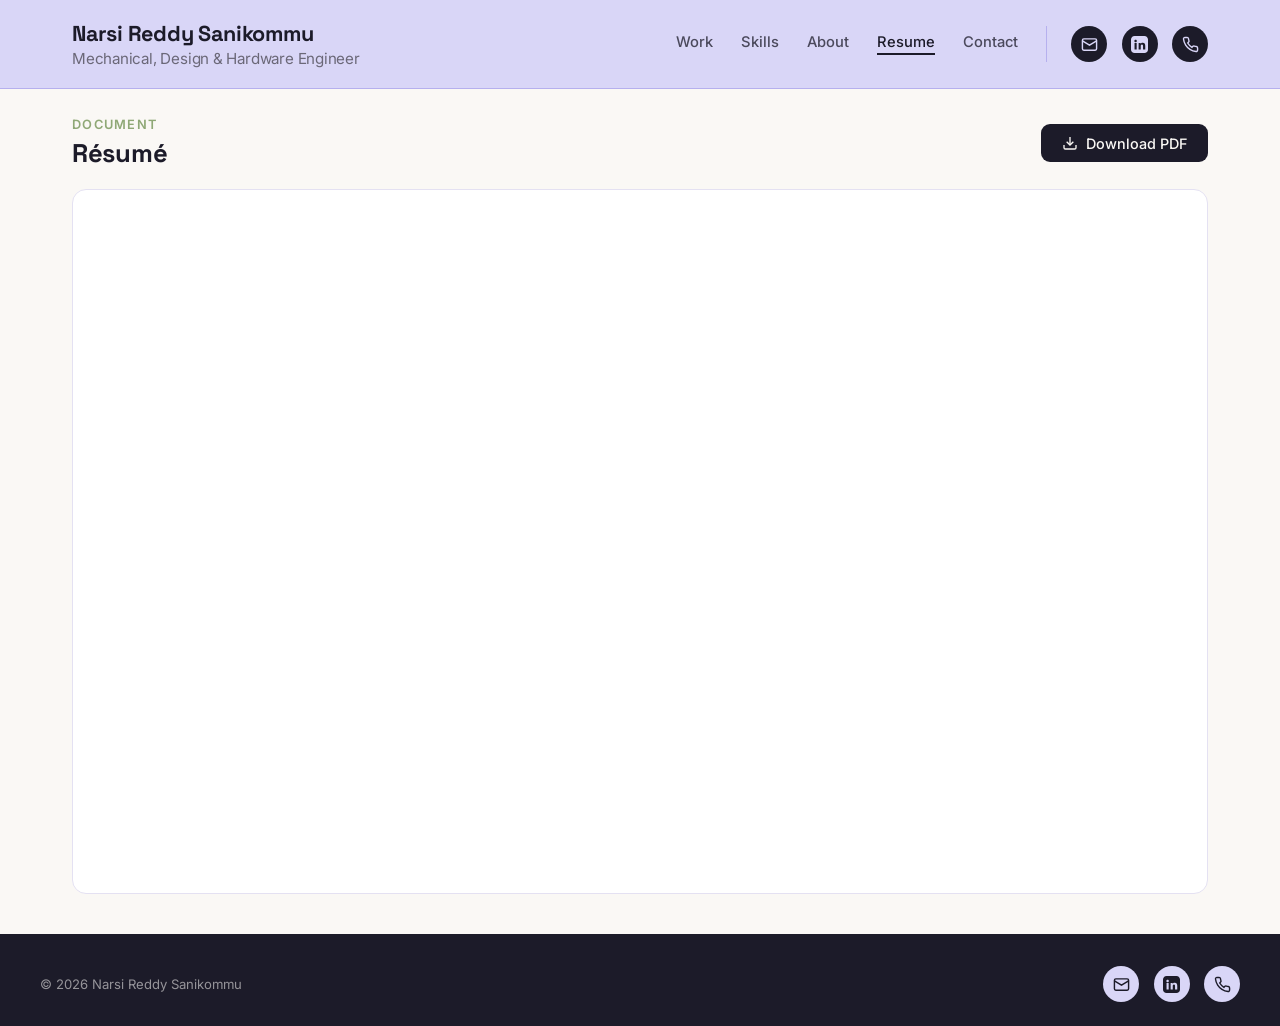
==== resume.html @ 66416d37 "resume page addition" ====
<!DOCTYPE html>
<html lang="en">
<head>
<meta charset="UTF-8">
<meta name="viewport" content="width=device-width, initial-scale=1.0">
<title>Resume — Narsi Reddy Sanikommu</title>
<link rel="preconnect" href="https://fonts.googleapis.com">
<link href="https://fonts.googleapis.com/css2?family=Space+Grotesk:wght@400;500;600;700&family=Inter:wght@400;500;600&display=swap" rel="stylesheet">
<style>
  :root{
    --ink:#1C1B29;
    --paper:#FAF8F5;
    --periwinkle:#D9D6F7;
    --periwinkle-deep:#B6B0EE;
    --sage:#8FA876;
    --gray:#6B6878;
    --line:#E4E1F2;
  }

  *{ margin:0; padding:0; box-sizing:border-box; }
  html, body{ height:100%; }
  body{ font-family:'Inter', sans-serif; background:var(--paper); color:var(--ink); display:flex; flex-direction:column; }
  a{ color:inherit; text-decoration:none; }

  /* ---------- HEADER ---------- */
  header{ position:sticky; top:0; z-index:50; background:var(--periwinkle); border-bottom:1px solid var(--periwinkle-deep); }
  .header-inner{ max-width:1200px; margin:0 auto; padding:1.25rem 2rem; display:flex; align-items:center; justify-content:space-between; }
  .brand{ font-family:'Space Grotesk', sans-serif; font-weight:700; font-size:1.35rem; letter-spacing:-0.01em; }
  .brand span{ color:var(--gray); font-weight:400; font-size:0.95rem; display:block; margin-top:0.15rem; font-family:'Inter', sans-serif; }
  nav{ display:flex; align-items:center; gap:1.75rem; }
  .nav-links{ display:flex; gap:1.75rem; font-size:0.92rem; font-weight:500; }
  .nav-links a{ opacity:0.75; transition:opacity 0.15s ease; }
  .nav-links a:hover{ opacity:1; }
  .nav-links a.active{ opacity:1; border-bottom:2px solid var(--ink); padding-bottom:2px; }
  .contact-icons{ display:flex; align-items:center; gap:0.9rem; padding-left:1.5rem; border-left:1px solid var(--periwinkle-deep); }
  .icon-btn{ position:relative; width:36px; height:36px; border-radius:50%; background:var(--ink); color:var(--periwinkle); display:flex; align-items:center; justify-content:center; transition:transform 0.15s ease, background 0.15s ease; }
  .icon-btn:hover{ transform:translateY(-2px); background:var(--sage); color:var(--ink); }
  .icon-btn svg{ width:17px; height:17px; }
  .icon-tooltip{ position:absolute; bottom:calc(100% + 10px); left:50%; transform:translateX(-50%) translateY(4px); background:var(--ink); color:var(--paper); font-family:'Inter', sans-serif; font-size:0.8rem; font-weight:500; white-space:nowrap; padding:0.4rem 0.7rem; border-radius:8px; pointer-events:none; opacity:0; transition:opacity 0.15s ease, transform 0.15s ease; z-index:10; }
  .icon-tooltip::after{ content:''; position:absolute; top:100%; left:50%; transform:translateX(-50%); border:5px solid transparent; border-top-color:var(--ink); }
  .icon-btn:hover .icon-tooltip{ opacity:1; transform:translateX(-50%) translateY(0); }

  /* ---------- PAGE BODY ---------- */
  .resume-wrap{ flex:1; display:flex; flex-direction:column; }

  .resume-toolbar{
    max-width:1200px;
    margin:0 auto;
    width:100%;
    padding:1.75rem 2rem 1.25rem;
    display:flex;
    align-items:center;
    justify-content:space-between;
    gap:1rem;
  }

  .resume-toolbar .eyebrow{
    font-size:0.8rem;
    font-weight:600;
    text-transform:uppercase;
    letter-spacing:0.1em;
    color:var(--sage);
    margin-bottom:0.3rem;
  }

  .resume-toolbar h1{
    font-family:'Space Grotesk', sans-serif;
    font-size:1.6rem;
    font-weight:700;
    letter-spacing:-0.01em;
  }

  .btn-download{
    display:inline-flex;
    align-items:center;
    gap:0.5rem;
    background:var(--ink);
    color:var(--paper);
    font-family:'Inter', sans-serif;
    font-size:0.9rem;
    font-weight:500;
    padding:0.65rem 1.3rem;
    border-radius:9px;
    transition:background 0.15s ease, transform 0.15s ease;
    white-space:nowrap;
    flex-shrink:0;
  }
  .btn-download:hover{ background:var(--sage); color:var(--ink); transform:translateY(-1px); }
  .btn-download svg{ width:16px; height:16px; }

  /* ---------- PDF VIEWER ---------- */
  .pdf-container{
    flex:1;
    max-width:1200px;
    width:100%;
    margin:0 auto;
    padding:0 2rem 2.5rem;
  }

  .pdf-frame-wrap{
    width:100%;
    height:calc(100vh - 195px);
    min-height:600px;
    border-radius:14px;
    overflow:hidden;
    border:1px solid var(--line);
    background:#fff;
    position:relative;
  }

  iframe.pdf-viewer{
    width:100%;
    height:100%;
    border:none;
    display:block;
  }

  /* Fallback — shown when PDF file isn't placed yet */
  .pdf-fallback{
    display:none;
    position:absolute;
    inset:0;
    flex-direction:column;
    align-items:center;
    justify-content:center;
    gap:1.25rem;
    background:linear-gradient(160deg, #eceaff 0%, var(--paper) 100%);
    text-align:center;
    padding:2rem;
  }

  .pdf-fallback svg{
    width:60px;
    height:60px;
    color:var(--periwinkle-deep);
    opacity:0.9;
  }

  .pdf-fallback h3{
    font-family:'Space Grotesk', sans-serif;
    font-size:1.25rem;
    font-weight:600;
  }

  .pdf-fallback p{
    font-size:0.95rem;
    color:var(--gray);
    max-width:38ch;
    line-height:1.6;
  }

  .pdf-fallback code{
    background:var(--periwinkle);
    color:var(--ink);
    padding:0.2rem 0.55rem;
    border-radius:5px;
    font-size:0.88rem;
    font-family:monospace;
  }

  /* ---------- FOOTER ---------- */
  footer{ background:var(--ink); color:var(--paper); padding:2rem 2rem 1.5rem; }
  .footer-inner{ max-width:1200px; margin:0 auto; display:flex; justify-content:space-between; align-items:center; flex-wrap:wrap; gap:1rem; }
  .footer-inner p{ font-size:0.82rem; color:rgba(250,248,245,0.55); }
  .footer-icons{ display:flex; gap:0.9rem; }
  .footer-icons .icon-btn{ background:var(--periwinkle); color:var(--ink); }
  .footer-icons .icon-btn:hover{ background:var(--sage); }

  @media (max-width: 880px){
    .nav-links{ display:none; }
    .resume-toolbar{ flex-direction:column; align-items:flex-start; }
    .pdf-frame-wrap{ height:70vh; }
  }
</style>
</head>
<body>

<header>
  <div class="header-inner">
    <div class="brand">
      Narsi Reddy Sanikommu
      <span>Mechanical, Design &amp; Hardware Engineer</span>
    </div>
    <nav>
      <div class="nav-links">
        <a href="index.html#project-1">Work</a>
        <a href="index.html#skills">Skills</a>
        <a href="index.html#about">About</a>
        <a href="resume.html" class="active">Resume</a>
        <a href="index.html#contact">Contact</a>
      </div>
      <div class="contact-icons">
        <a class="icon-btn" href="mailto:narsireddysanikommu@gmail.com" aria-label="Email">
          <svg viewBox="0 0 24 24" fill="none" stroke="currentColor" stroke-width="2"><rect x="2" y="4" width="20" height="16" rx="2"/><path d="M2 7l10 6 10-6"/></svg>
        </a>
        <a class="icon-btn" href="https://www.linkedin.com/in/narsi-reddy-sanikommu/" aria-label="LinkedIn">
          <svg viewBox="0 0 24 24" fill="currentColor"><path d="M19 0h-14c-2.76 0-5 2.24-5 5v14c0 2.76 2.24 5 5 5h14c2.76 0 5-2.24 5-5v-14c0-2.76-2.24-5-5-5zm-11 19h-3v-9h3v9zm-1.5-10.27c-.97 0-1.75-.79-1.75-1.76s.78-1.76 1.75-1.76 1.75.79 1.75 1.76-.78 1.76-1.75 1.76zm13.5 10.27h-3v-4.5c0-1.07-.02-2.45-1.5-2.45-1.5 0-1.73 1.17-1.73 2.37v4.58h-3v-9h2.88v1.23h.04c.4-.75 1.38-1.54 2.84-1.54 3.04 0 3.6 2 3.6 4.59v4.72z"/></svg>
        </a>
        <a class="icon-btn" href="tel:+19452203331" aria-label="Phone">
          <span class="icon-tooltip">(945) 220-3331</span>
          <svg viewBox="0 0 24 24" fill="none" stroke="currentColor" stroke-width="2"><path d="M22 16.92v3a2 2 0 01-2.18 2 19.79 19.79 0 01-8.63-3.07 19.5 19.5 0 01-6-6 19.79 19.79 0 01-3.07-8.67A2 2 0 014.11 2h3a2 2 0 012 1.72c.13.96.36 1.91.68 2.81a2 2 0 01-.45 2.11L8.09 9.91a16 16 0 006 6l1.27-1.27a2 2 0 012.11-.45c.9.32 1.85.55 2.81.68A2 2 0 0122 16.92z"/></svg>
        </a>
      </div>
    </nav>
  </div>
</header>

<div class="resume-wrap">
  <div class="resume-toolbar">
    <div>
      <div class="eyebrow">Document</div>
      <h1>Résumé</h1>
    </div>
    <a class="btn-download" href="Files/resume.pdf" download="Narsi_Reddy_Sanikommu_Resume.pdf">
      <svg viewBox="0 0 24 24" fill="none" stroke="currentColor" stroke-width="2">
        <path d="M21 15v4a2 2 0 01-2 2H5a2 2 0 01-2-2v-4"/>
        <polyline points="7 10 12 15 17 10"/>
        <line x1="12" y1="15" x2="12" y2="3"/>
      </svg>
      Download PDF
    </a>
  </div>

  <div class="pdf-container">
    <div class="pdf-frame-wrap" id="pdfWrap">

      <iframe
        class="pdf-viewer"
        id="pdfFrame"
        src="Files/resume.pdf"
        title="Narsi Reddy Sanikommu — Résumé"
      ></iframe>

      <!-- Shown when PDF file isn't placed yet -->
      <div class="pdf-fallback" id="pdfFallback">
        <svg viewBox="0 0 24 24" fill="none" stroke="currentColor" stroke-width="1.5">
          <path d="M14 2H6a2 2 0 00-2 2v16a2 2 0 002 2h12a2 2 0 002-2V8z"/>
          <polyline points="14 2 14 8 20 8"/>
          <line x1="12" y1="18" x2="12" y2="12"/>
          <line x1="9" y1="15" x2="15" y2="15"/>
        </svg>
        <h3>Resume not found</h3>
        <p>Place your resume PDF at <code>Files/resume.pdf</code> in the same folder as these HTML files, then reload.</p>
      </div>

    </div>
  </div>
</div>

<footer>
  <div class="footer-inner">
    <p>© 2026 Narsi Reddy Sanikommu</p>
    <div class="footer-icons">
      <a class="icon-btn" href="mailto:narsireddysanikommu@gmail.com" aria-label="Email">
        <svg viewBox="0 0 24 24" fill="none" stroke="currentColor" stroke-width="2"><rect x="2" y="4" width="20" height="16" rx="2"/><path d="M2 7l10 6 10-6"/></svg>
      </a>
      <a class="icon-btn" href="https://www.linkedin.com/in/narsi-reddy-sanikommu/" aria-label="LinkedIn">
        <svg viewBox="0 0 24 24" fill="currentColor"><path d="M19 0h-14c-2.76 0-5 2.24-5 5v14c0 2.76 2.24 5 5 5h14c2.76 0 5-2.24 5-5v-14c0-2.76-2.24-5-5-5zm-11 19h-3v-9h3v9zm-1.5-10.27c-.97 0-1.75-.79-1.75-1.76s.78-1.76 1.75-1.76 1.75.79 1.75 1.76-.78 1.76-1.75 1.76zm13.5 10.27h-3v-4.5c0-1.07-.02-2.45-1.5-2.45-1.5 0-1.73 1.17-1.73 2.37v4.58h-3v-9h2.88v1.23h.04c.4-.75 1.38-1.54 2.84-1.54 3.04 0 3.6 2 3.6 4.59v4.72z"/></svg>
      </a>
      <a class="icon-btn" href="tel:+19452203331" aria-label="Phone">
        <span class="icon-tooltip">(945) 220-3331</span>
        <svg viewBox="0 0 24 24" fill="none" stroke="currentColor" stroke-width="2"><path d="M22 16.92v3a2 2 0 01-2.18 2 19.79 19.79 0 01-8.63-3.07 19.5 19.5 0 01-6-6 19.79 19.79 0 01-3.07-8.67A2 2 0 014.11 2h3a2 2 0 012 1.72c.13.96.36 1.91.68 2.81a2 2 0 01-.45 2.11L8.09 9.91a16 16 0 006 6l1.27-1.27a2 2 0 012.11-.45c.9.32 1.85.55 2.81.68A2 2 0 0122 16.92z"/></svg>
      </a>
    </div>
  </div>
</footer>

<script>
  const frame    = document.getElementById('pdfFrame');
  const fallback = document.getElementById('pdfFallback');

  // Show fallback if iframe errors
  frame.addEventListener('error', showFallback);

  // Secondary check after 2s — some browsers don't fire error for 404 in iframes
  setTimeout(() => {
    try {
      const doc = frame.contentDocument || frame.contentWindow.document;
      if (doc && (doc.title.includes('404') || doc.body.innerHTML.trim() === '')) {
        showFallback();
      }
    } catch(e) {
      // Cross-origin or PDF rendering fine — ignore
    }
  }, 2000);

  function showFallback() {
    frame.style.display = 'none';
    fallback.style.display = 'flex';
  }
</script>

</body>
</html>
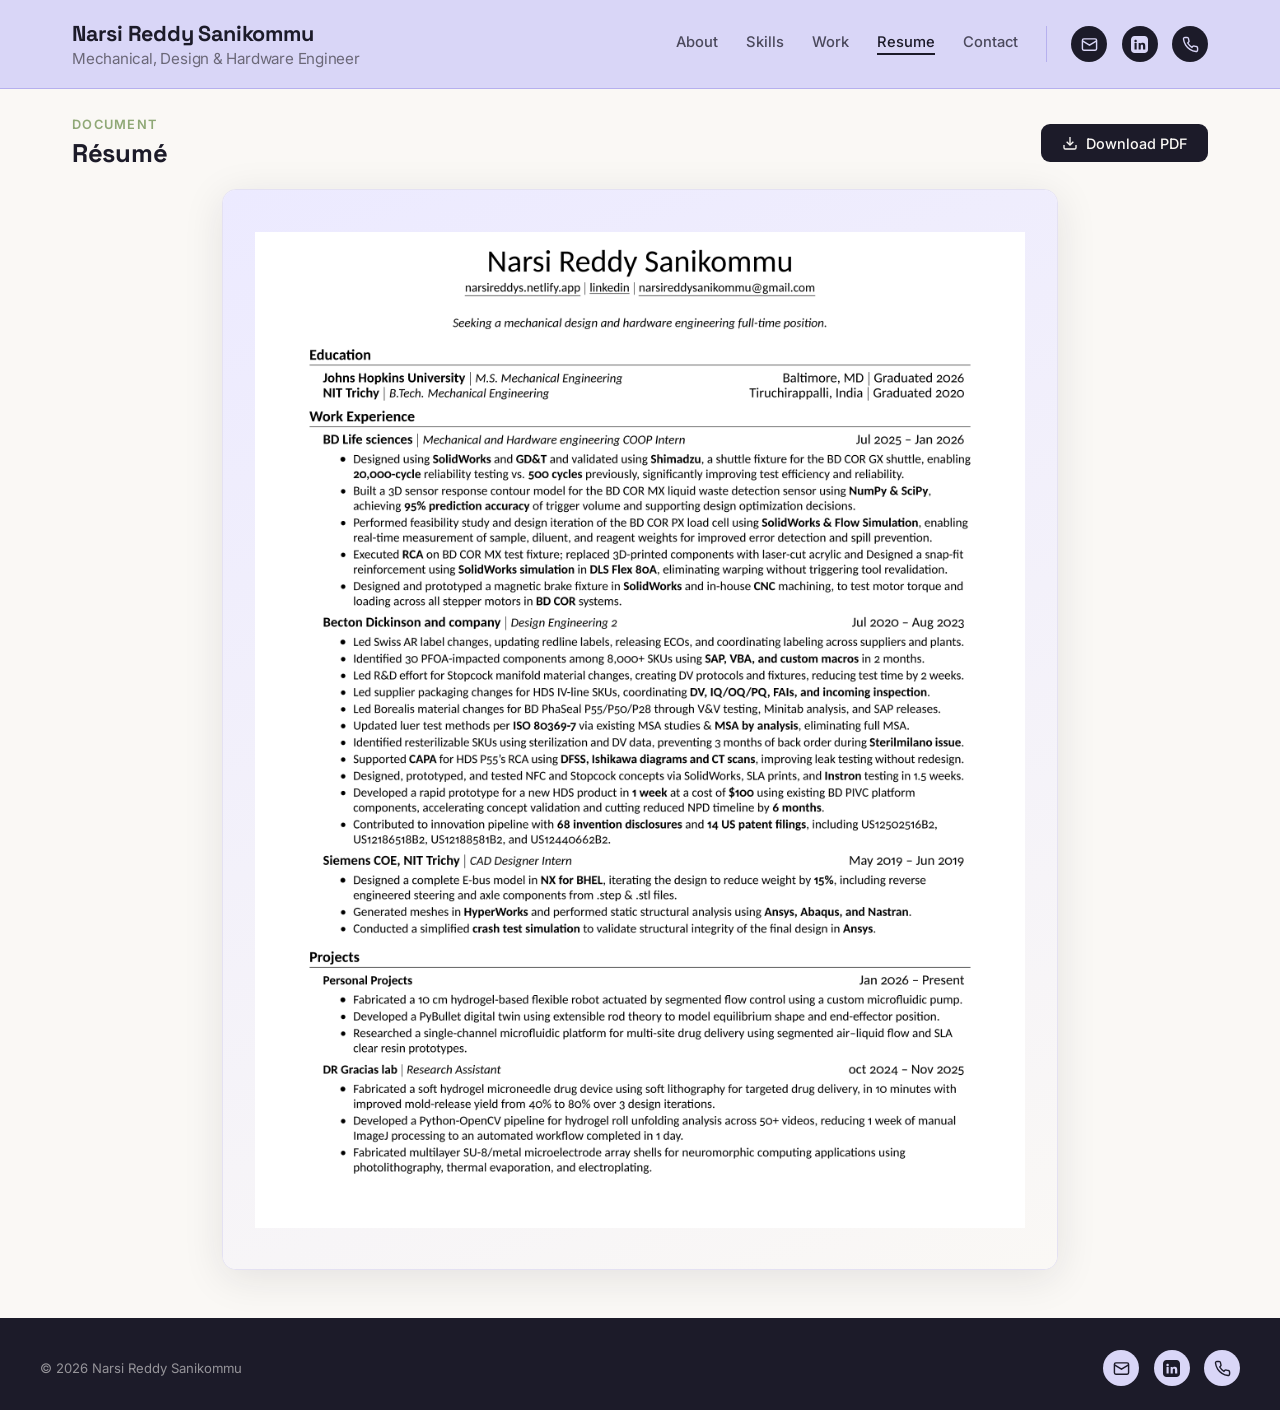
==== commit 34a59e0f: "resume page addition and update" ====
--- a/resume.html
+++ b/resume.html
@@ -88,38 +88,34 @@
   .btn-download:hover{ background:var(--sage); color:var(--ink); transform:translateY(-1px); }
   .btn-download svg{ width:16px; height:16px; }
 
-  /* ---------- PDF VIEWER ---------- */
+  /* ---------- RESUME IMAGE VIEWER ---------- */
   .pdf-container{
     flex:1;
-    max-width:1200px;
+    max-width:900px;
     width:100%;
     margin:0 auto;
-    padding:0 2rem 2.5rem;
-  }
-
-  .pdf-frame-wrap{
-    width:100%;
-    height:calc(100vh - 195px);
-    min-height:600px;
+    padding:0 2rem 3rem;
+  }
+
+  .resume-page{
+    width:100%;
     border-radius:14px;
     overflow:hidden;
     border:1px solid var(--line);
+    box-shadow:0 8px 40px rgba(28,27,41,0.1);
     background:#fff;
-    position:relative;
-  }
-
-  iframe.pdf-viewer{
-    width:100%;
-    height:100%;
-    border:none;
+  }
+
+  .resume-page img{
+    width:100%;
+    height:auto;
     display:block;
   }
 
-  /* Fallback — shown when PDF file isn't placed yet */
-  .pdf-fallback{
-    display:none;
-    position:absolute;
-    inset:0;
+  /* Placeholder shown before image is added */
+  .resume-placeholder{
+    aspect-ratio:8.5/11;
+    display:flex;
     flex-direction:column;
     align-items:center;
     justify-content:center;
@@ -129,27 +125,26 @@
     padding:2rem;
   }
 
-  .pdf-fallback svg{
+  .resume-placeholder svg{
     width:60px;
     height:60px;
     color:var(--periwinkle-deep);
-    opacity:0.9;
-  }
-
-  .pdf-fallback h3{
+  }
+
+  .resume-placeholder h3{
     font-family:'Space Grotesk', sans-serif;
     font-size:1.25rem;
     font-weight:600;
   }
 
-  .pdf-fallback p{
+  .resume-placeholder p{
     font-size:0.95rem;
     color:var(--gray);
     max-width:38ch;
     line-height:1.6;
   }
 
-  .pdf-fallback code{
+  .resume-placeholder code{
     background:var(--periwinkle);
     color:var(--ink);
     padding:0.2rem 0.55rem;
@@ -183,9 +178,9 @@
     </div>
     <nav>
       <div class="nav-links">
+        <a href="index.html#about">About</a>
+        <a href="index.html#skills">Skills</a>
         <a href="index.html#project-1">Work</a>
-        <a href="index.html#skills">Skills</a>
-        <a href="index.html#about">About</a>
         <a href="resume.html" class="active">Resume</a>
         <a href="index.html#contact">Contact</a>
       </div>
@@ -222,25 +217,15 @@
   </div>
 
   <div class="pdf-container">
-    <div class="pdf-frame-wrap" id="pdfWrap">
-
-      <iframe
-        class="pdf-viewer"
-        id="pdfFrame"
-        src="Files/resume.pdf"
-        title="Narsi Reddy Sanikommu — Résumé"
-      ></iframe>
-
-      <!-- Shown when PDF file isn't placed yet -->
-      <div class="pdf-fallback" id="pdfFallback">
-        <svg viewBox="0 0 24 24" fill="none" stroke="currentColor" stroke-width="1.5">
-          <path d="M14 2H6a2 2 0 00-2 2v16a2 2 0 002 2h12a2 2 0 002-2V8z"/>
-          <polyline points="14 2 14 8 20 8"/>
-          <line x1="12" y1="18" x2="12" y2="12"/>
-          <line x1="9" y1="15" x2="15" y2="15"/>
-        </svg>
-        <h3>Resume not found</h3>
-        <p>Place your resume PDF at <code>Files/resume.pdf</code> in the same folder as these HTML files, then reload.</p>
+    <div class="resume-page" id="resumePage">
+
+      <!-- Replace the placeholder below with your resume image once ready:         -->
+      <!-- <img src="images/resume.png" alt="Narsi Reddy Sanikommu Resume">          -->
+      <!-- Supported formats: .png .jpg .webp — export from PDF at 150–200 dpi      -->
+
+      <div class="resume-placeholder" id="resumePlaceholder">
+        <img src="images/resume.png" alt="Narsi Reddy Sanikommu Resume" onerror="this.style.display='none'">
+               
       </div>
 
     </div>
@@ -265,30 +250,7 @@
   </div>
 </footer>
 
-<script>
-  const frame    = document.getElementById('pdfFrame');
-  const fallback = document.getElementById('pdfFallback');
-
-  // Show fallback if iframe errors
-  frame.addEventListener('error', showFallback);
-
-  // Secondary check after 2s — some browsers don't fire error for 404 in iframes
-  setTimeout(() => {
-    try {
-      const doc = frame.contentDocument || frame.contentWindow.document;
-      if (doc && (doc.title.includes('404') || doc.body.innerHTML.trim() === '')) {
-        showFallback();
-      }
-    } catch(e) {
-      // Cross-origin or PDF rendering fine — ignore
-    }
-  }, 2000);
-
-  function showFallback() {
-    frame.style.display = 'none';
-    fallback.style.display = 'flex';
-  }
-</script>
+
 
 </body>
 </html>
